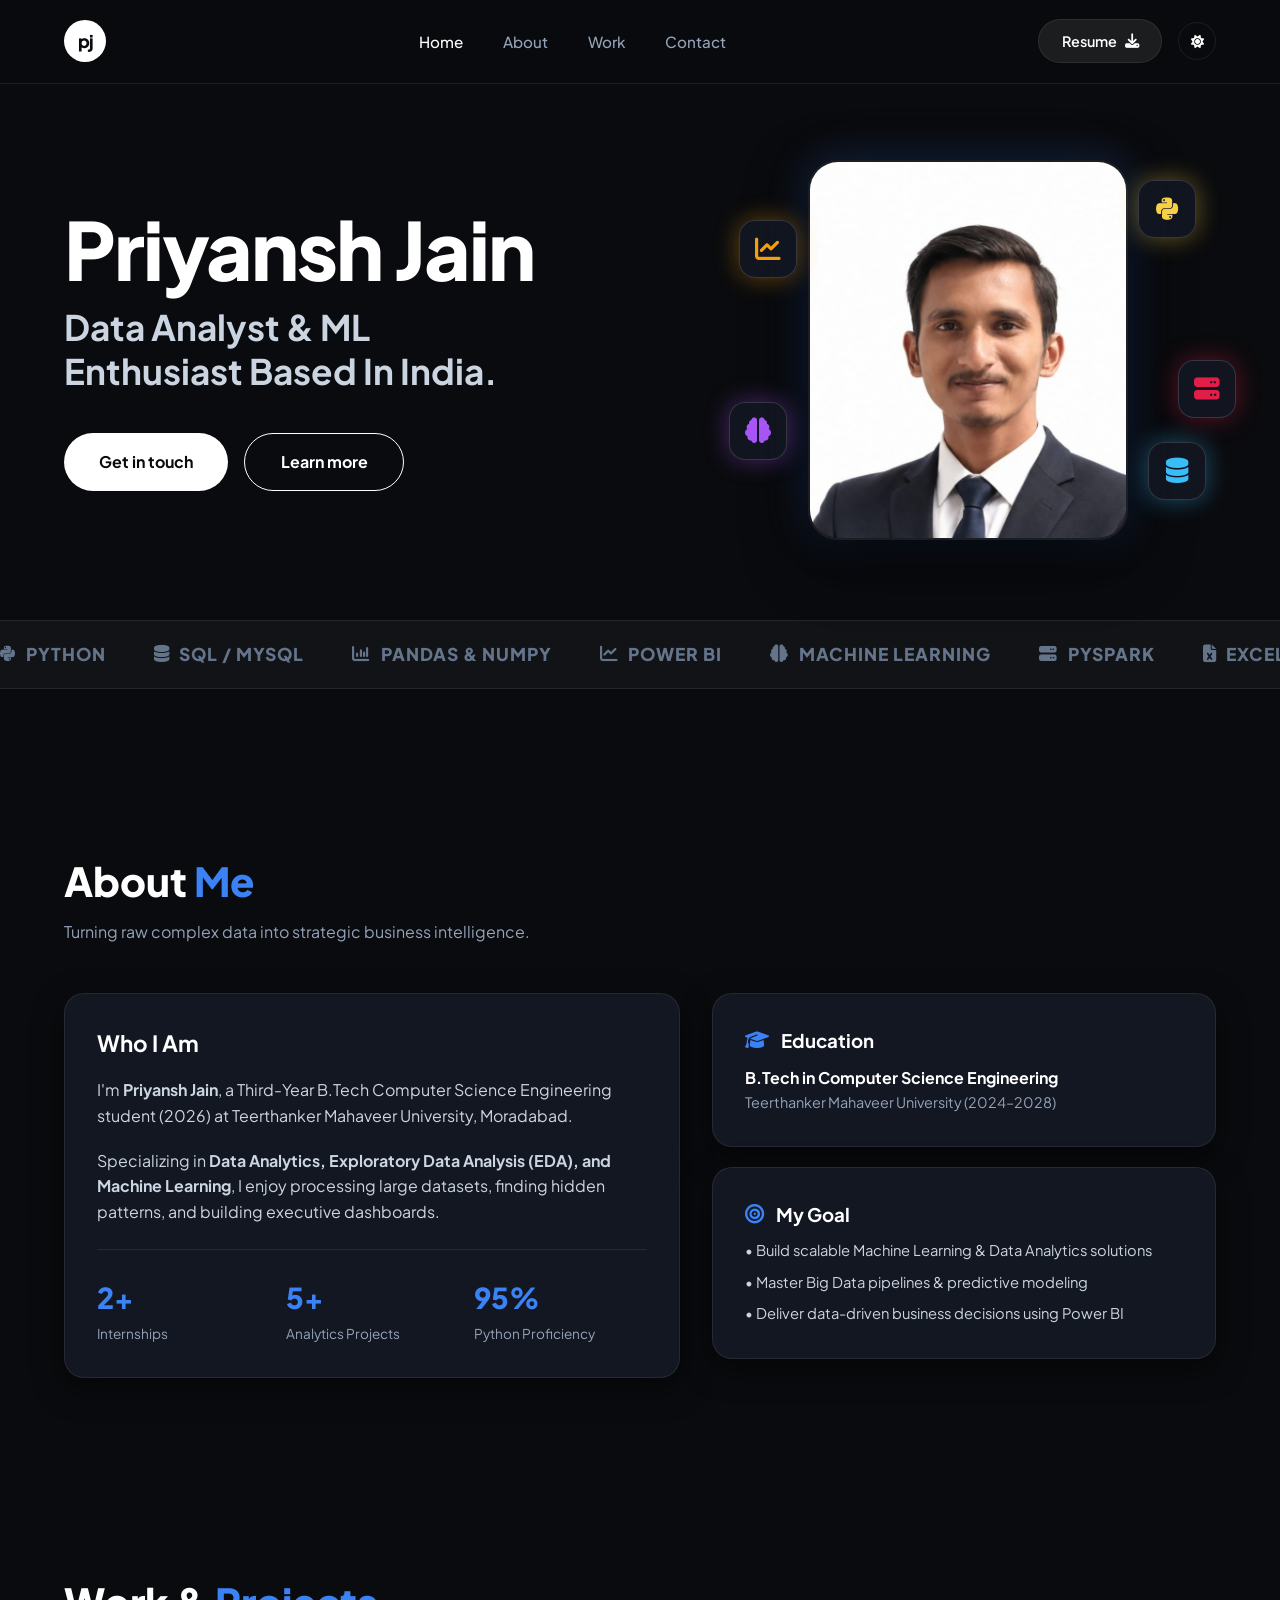
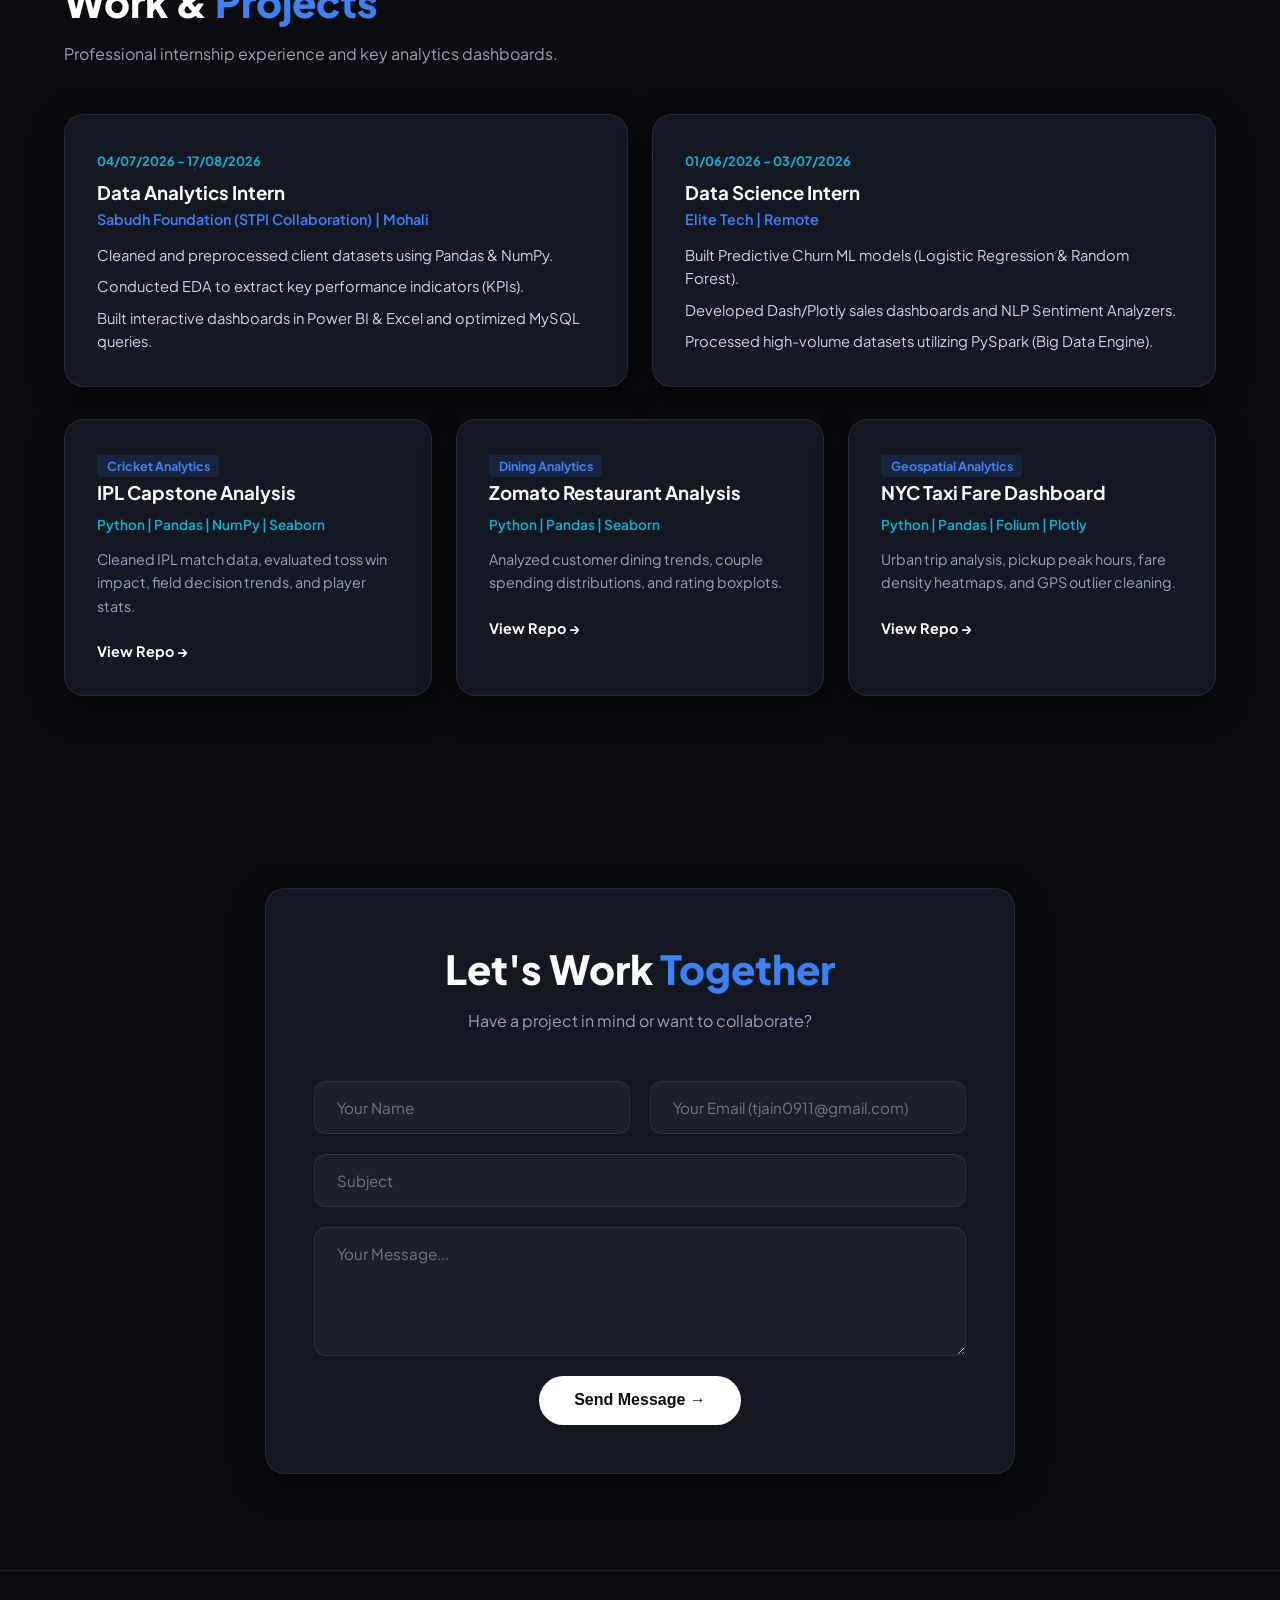
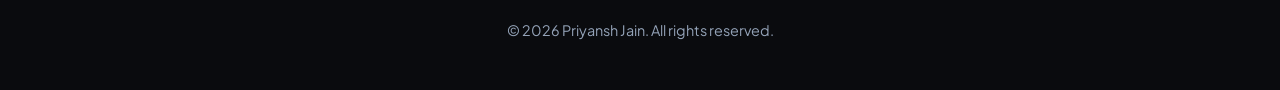
==== index.html @ 6a86df56 "Transform portfolio to exact Juan James ultra-dark 3D floating badge UI design" ====
<!DOCTYPE html>
<html lang="en" data-theme="dark">
<head>
    <meta charset="UTF-8">
    <meta name="viewport" content="width=device-width, initial-scale=1.0">
    <title>Priyansh Jain | Data Analyst & ML Enthusiast</title>
    <link rel="stylesheet" href="styles.css">
    <!-- Font Awesome Icons & Google Fonts -->
    <link rel="stylesheet" href="https://cdnjs.cloudflare.com/ajax/libs/font-awesome/6.4.0/css/all.min.css">
    <link href="https://fonts.googleapis.com/css2?family=Plus+Jakarta+Sans:wght@300;400;500;600;700;800;900&display=swap" rel="stylesheet">
</head>
<body>

    <!-- Header Navigation -->
    <nav class="navbar">
        <div class="nav-container">
            <a href="#hero" class="brand-logo">
                <div class="logo-icon">pj</div>
            </a>
            <ul class="nav-links">
                <li><a href="#hero" class="active">Home</a></li>
                <li><a href="#about">About</a></li>
                <li><a href="#work">Work</a></li>
                <li><a href="#contact">Contact</a></li>
            </ul>
            <div class="nav-right">
                <a href="PRIYANSH JAIN resume.pdf" target="_blank" class="btn-resume-pill">
                    Resume <i class="fa-solid fa-download"></i>
                </a>
                <button id="theme-toggle" class="btn-theme-toggle" title="Toggle Theme">
                    <i class="fa-solid fa-sun"></i>
                </button>
            </div>
        </div>
    </nav>

    <!-- Hero Section (Juan James Style Bold Dark Hero) -->
    <section id="hero" class="hero-section">
        <div class="hero-container">
            <!-- Left Text Content -->
            <div class="hero-text">
                <h1 class="hero-title">Priyansh Jain</h1>
                <p class="hero-subtitle">
                    Data Analyst & ML <br>
                    Enthusiast Based In India.
                </p>
                <div class="hero-btn-group">
                    <a href="#contact" class="btn-pill btn-white">Get in touch</a>
                    <a href="#about" class="btn-pill btn-outline-white">Learn more</a>
                </div>
            </div>

            <!-- Right Visual & Floating 3D Tech Badges -->
            <div class="hero-visual">
                <!-- Center Avatar Frame -->
                <div class="avatar-3d-wrapper">
                    <img src="avatar.jpg" alt="Priyansh Jain Photo" class="avatar-3d-img">
                </div>

                <!-- Floating Glowing 3D Tech Badges -->
                <div class="floating-badge badge-py" title="Python">
                    <i class="fa-brands fa-python"></i>
                </div>
                <div class="floating-badge badge-sql" title="SQL / MySQL">
                    <i class="fa-solid fa-database"></i>
                </div>
                <div class="floating-badge badge-bi" title="Power BI">
                    <i class="fa-solid fa-chart-line"></i>
                </div>
                <div class="floating-badge badge-ml" title="Machine Learning">
                    <i class="fa-solid fa-brain"></i>
                </div>
                <div class="floating-badge badge-spark" title="PySpark">
                    <i class="fa-solid fa-server"></i>
                </div>
            </div>
        </div>

        <!-- Tech Stack Marquee Strip -->
        <div class="tech-marquee-strip">
            <div class="marquee-track">
                <span><i class="fa-brands fa-python"></i> PYTHON</span>
                <span><i class="fa-solid fa-database"></i> SQL / MYSQL</span>
                <span><i class="fa-solid fa-chart-column"></i> PANDAS & NUMPY</span>
                <span><i class="fa-solid fa-chart-line"></i> POWER BI</span>
                <span><i class="fa-solid fa-brain"></i> MACHINE LEARNING</span>
                <span><i class="fa-solid fa-server"></i> PYSPARK</span>
                <span><i class="fa-solid fa-file-excel"></i> EXCEL ANALYTICS</span>
                <span><i class="fa-brands fa-github"></i> GIT & GITHUB</span>
                <!-- Loop -->
                <span><i class="fa-brands fa-python"></i> PYTHON</span>
                <span><i class="fa-solid fa-database"></i> SQL / MYSQL</span>
                <span><i class="fa-solid fa-chart-column"></i> PANDAS & NUMPY</span>
                <span><i class="fa-solid fa-chart-line"></i> POWER BI</span>
                <span><i class="fa-solid fa-brain"></i> MACHINE LEARNING</span>
                <span><i class="fa-solid fa-server"></i> PYSPARK</span>
            </div>
        </div>
    </section>

    <!-- About Section -->
    <section id="about" class="section">
        <div class="container">
            <h2 class="section-title">About <span class="accent-text">Me</span></h2>
            <p class="section-sub">Turning raw complex data into strategic business intelligence.</p>

            <div class="about-grid">
                <!-- Bio Card -->
                <div class="dark-card bio-card">
                    <h3>Who I Am</h3>
                    <p>
                        I'm <strong>Priyansh Jain</strong>, a Third-Year B.Tech Computer Science Engineering student (2026) at Teerthanker Mahaveer University, Moradabad.
                    </p>
                    <p>
                        Specializing in <strong>Data Analytics, Exploratory Data Analysis (EDA), and Machine Learning</strong>, I enjoy processing large datasets, finding hidden patterns, and building executive dashboards.
                    </p>
                    <div class="about-quick-stats">
                        <div class="stat-box">
                            <h4>2+</h4>
                            <span>Internships</span>
                        </div>
                        <div class="stat-box">
                            <h4>5+</h4>
                            <span>Analytics Projects</span>
                        </div>
                        <div class="stat-box">
                            <h4>95%</h4>
                            <span>Python Proficiency</span>
                        </div>
                    </div>
                </div>

                <!-- Cards Stack -->
                <div class="about-stack">
                    <!-- Education Card -->
                    <div class="dark-card mini-card">
                        <div class="card-head"><i class="fa-solid fa-graduation-cap icon-glow"></i> <h3>Education</h3></div>
                        <h4>B.Tech in Computer Science Engineering</h4>
                        <p class="card-sub">Teerthanker Mahaveer University (2024–2028)</p>
                    </div>

                    <!-- Goal Card -->
                    <div class="dark-card mini-card">
                        <div class="card-head"><i class="fa-solid fa-bullseye icon-glow"></i> <h3>My Goal</h3></div>
                        <ul class="bullet-list">
                            <li>• Build scalable Machine Learning & Data Analytics solutions</li>
                            <li>• Master Big Data pipelines & predictive modeling</li>
                            <li>• Deliver data-driven business decisions using Power BI</li>
                        </ul>
                    </div>
                </div>
            </div>
        </div>
    </section>

    <!-- Work Section (Internships & Projects) -->
    <section id="work" class="section">
        <div class="container">
            <h2 class="section-title">Work & <span class="accent-text">Projects</span></h2>
            <p class="section-sub">Professional internship experience and key analytics dashboards.</p>

            <!-- Internships Grid -->
            <div class="work-grid">
                <!-- Sabudh Foundation -->
                <div class="dark-card work-card">
                    <span class="card-tag">04/07/2026 – 17/08/2026</span>
                    <h3>Data Analytics Intern</h3>
                    <p class="company-name">Sabudh Foundation (STPI Collaboration) | Mohali</p>
                    <ul class="bullet-list">
                        <li>Cleaned and preprocessed client datasets using Pandas & NumPy.</li>
                        <li>Conducted EDA to extract key performance indicators (KPIs).</li>
                        <li>Built interactive dashboards in Power BI & Excel and optimized MySQL queries.</li>
                    </ul>
                </div>

                <!-- Elite Tech -->
                <div class="dark-card work-card">
                    <span class="card-tag">01/06/2026 – 03/07/2026</span>
                    <h3>Data Science Intern</h3>
                    <p class="company-name">Elite Tech | Remote</p>
                    <ul class="bullet-list">
                        <li>Built Predictive Churn ML models (Logistic Regression & Random Forest).</li>
                        <li>Developed Dash/Plotly sales dashboards and NLP Sentiment Analyzers.</li>
                        <li>Processed high-volume datasets utilizing PySpark (Big Data Engine).</li>
                    </ul>
                </div>
            </div>

            <!-- Projects Grid -->
            <div class="projects-grid">
                <!-- Project 1 -->
                <div class="dark-card project-card">
                    <span class="project-tag">Cricket Analytics</span>
                    <h3>IPL Capstone Analysis</h3>
                    <p class="project-tech">Python | Pandas | NumPy | Seaborn</p>
                    <p class="project-desc">Cleaned IPL match data, evaluated toss win impact, field decision trends, and player stats.</p>
                    <a href="https://github.com/Priyansh0026" target="_blank" class="card-link">View Repo &rarr;</a>
                </div>

                <!-- Project 2 -->
                <div class="dark-card project-card">
                    <span class="project-tag">Dining Analytics</span>
                    <h3>Zomato Restaurant Analysis</h3>
                    <p class="project-tech">Python | Pandas | Seaborn</p>
                    <p class="project-desc">Analyzed customer dining trends, couple spending distributions, and rating boxplots.</p>
                    <a href="https://github.com/Priyansh0026" target="_blank" class="card-link">View Repo &rarr;</a>
                </div>

                <!-- Project 3 -->
                <div class="dark-card project-card">
                    <span class="project-tag">Geospatial Analytics</span>
                    <h3>NYC Taxi Fare Dashboard</h3>
                    <p class="project-tech">Python | Pandas | Folium | Plotly</p>
                    <p class="project-desc">Urban trip analysis, pickup peak hours, fare density heatmaps, and GPS outlier cleaning.</p>
                    <a href="https://github.com/Priyansh0026" target="_blank" class="card-link">View Repo &rarr;</a>
                </div>
            </div>
        </div>
    </section>

    <!-- Contact Section -->
    <section id="contact" class="section">
        <div class="container">
            <div class="dark-card contact-card-wrapper">
                <h2 class="section-title">Let's Work <span class="accent-text">Together</span></h2>
                <p class="section-sub">Have a project in mind or want to collaborate?</p>

                <form id="contact-form" onsubmit="return handleContactSubmit(event);">
                    <input type="hidden" name="access_key" value="77bdccd4-e741-47fa-9935-dd89b481e4ae">
                    
                    <div class="form-row">
                        <input type="text" name="name" placeholder="Your Name" required class="dark-input">
                        <input type="email" name="email" placeholder="Your Email (tjain0911@gmail.com)" required class="dark-input">
                    </div>
                    <input type="text" name="subject" placeholder="Subject" required class="dark-input">
                    <textarea name="message" rows="5" placeholder="Your Message..." required class="dark-input dark-textarea"></textarea>

                    <button type="submit" id="btn-submit-message" class="btn-pill btn-white btn-submit">
                        Send Message &rarr;
                    </button>
                </form>
            </div>
        </div>
    </section>

    <!-- Footer -->
    <footer class="footer">
        <div class="container">
            <p>&copy; 2026 Priyansh Jain. All rights reserved.</p>
        </div>
    </footer>

    <!-- Toast Notification -->
    <div id="toast-notification" class="toast-notification">
        <i class="fa-solid fa-circle-check toast-icon"></i>
        <span>Message Sent Successfully!</span>
    </div>

    <script src="script.js"></script>
</body>
</html>
---- styles.css ----
/* =========================================================
   Priyansh Jain - Juan James Style Ultra-Modern Dark Theme
   ========================================================= */

:root {
    --bg-dark: #0A0B0E;
    --card-dark: #131722;
    --card-border: rgba(255, 255, 255, 0.08);
    
    --text-white: #FFFFFF;
    --text-muted: #94A3B8;
    
    --accent-blue: #3B82F6;
    --accent-cyan: #06B6D4;
    --glow-blue: rgba(59, 130, 246, 0.3);

    --radius-pill: 50px;
    --radius-card: 20px;
    --transition: all 0.3s cubic-bezier(0.4, 0, 0.2, 1);
}

* {
    margin: 0;
    padding: 0;
    box-sizing: border-box;
}

html {
    scroll-behavior: smooth;
}

body {
    font-family: 'Plus Jakarta Sans', sans-serif;
    background-color: var(--bg-dark);
    color: var(--text-white);
    line-height: 1.6;
    overflow-x: hidden;
}

/* Container */
.container {
    max-width: 1200px;
    margin: 0 auto;
    padding: 0 1.5rem;
}

/* =========================================================
   1. NAVBAR
   ========================================================= */
.navbar {
    position: fixed;
    top: 0;
    left: 0;
    right: 0;
    z-index: 1000;
    background: rgba(10, 11, 14, 0.85);
    backdrop-filter: blur(15px);
    border-bottom: 1px solid var(--card-border);
    padding: 1.2rem 0;
}

.nav-container {
    max-width: 1200px;
    margin: 0 auto;
    padding: 0 1.5rem;
    display: flex;
    justify-content: space-between;
    align-items: center;
}

.brand-logo {
    text-decoration: none;
}

.logo-icon {
    width: 42px;
    height: 42px;
    border-radius: 50%;
    background: var(--text-white);
    color: #0A0B0E;
    font-weight: 900;
    font-size: 1.1rem;
    display: flex;
    align-items: center;
    justify-content: center;
    letter-spacing: -1px;
}

.nav-links {
    display: flex;
    list-style: none;
    gap: 2.5rem;
}

.nav-links a {
    color: var(--text-muted);
    text-decoration: none;
    font-size: 0.95rem;
    font-weight: 500;
    transition: var(--transition);
}

.nav-links a:hover,
.nav-links a.active {
    color: var(--text-white);
}

.nav-right {
    display: flex;
    align-items: center;
    gap: 1rem;
}

.btn-resume-pill {
    display: inline-flex;
    align-items: center;
    gap: 0.5rem;
    padding: 0.6rem 1.4rem;
    border-radius: var(--radius-pill);
    background: rgba(255, 255, 255, 0.08);
    border: 1px solid var(--card-border);
    color: var(--text-white);
    font-size: 0.9rem;
    font-weight: 600;
    text-decoration: none;
    transition: var(--transition);
}

.btn-resume-pill:hover {
    background: var(--text-white);
    color: #0A0B0E;
}

.btn-theme-toggle {
    width: 38px;
    height: 38px;
    border-radius: 50%;
    background: transparent;
    border: 1px solid var(--card-border);
    color: var(--text-white);
    cursor: pointer;
    display: flex;
    align-items: center;
    justify-content: center;
}

/* =========================================================
   2. HERO SECTION (JUAN JAMES BOLD DARK HERO)
   ========================================================= */
.hero-section {
    padding-top: 10rem;
    padding-bottom: 4rem;
    position: relative;
    overflow: hidden;
}

.hero-container {
    max-width: 1200px;
    margin: 0 auto;
    padding: 0 1.5rem;
    display: grid;
    grid-template-columns: 1.1fr 0.9fr;
    gap: 3rem;
    align-items: center;
}

.hero-title {
    font-size: 5rem;
    font-weight: 900;
    line-height: 1;
    letter-spacing: -2px;
    margin-bottom: 1rem;
    color: var(--text-white);
}

.hero-subtitle {
    font-size: 2.2rem;
    font-weight: 700;
    line-height: 1.25;
    color: #CBD5E1;
    margin-bottom: 2.5rem;
}

.hero-btn-group {
    display: flex;
    gap: 1rem;
}

.btn-pill {
    display: inline-flex;
    align-items: center;
    justify-content: center;
    padding: 0.95rem 2.2rem;
    border-radius: var(--radius-pill);
    font-size: 1rem;
    font-weight: 700;
    text-decoration: none;
    transition: var(--transition);
    cursor: pointer;
    border: none;
}

.btn-white {
    background: var(--text-white);
    color: #0A0B0E;
}

.btn-white:hover {
    transform: translateY(-3px);
    box-shadow: 0 10px 30px rgba(255, 255, 255, 0.25);
}

.btn-outline-white {
    background: transparent;
    border: 1.5px solid var(--text-white);
    color: var(--text-white);
}

.btn-outline-white:hover {
    background: rgba(255, 255, 255, 0.1);
    transform: translateY(-3px);
}

/* HERO VISUAL & 3D FLOATING BADGES */
.hero-visual {
    position: relative;
    display: flex;
    justify-content: center;
    align-items: center;
}

.avatar-3d-wrapper {
    width: 320px;
    height: 380px;
    border-radius: 30px;
    overflow: hidden;
    border: 2px solid var(--card-border);
    box-shadow: 0 20px 60px rgba(0, 0, 0, 0.8), 0 0 40px var(--glow-blue);
    position: relative;
    z-index: 2;
}

.avatar-3d-img {
    width: 100%;
    height: 100%;
    object-fit: cover;
    object-position: center 25%;
}

/* Floating 3D Tech Badges */
.floating-badge {
    position: absolute;
    width: 58px;
    height: 58px;
    border-radius: 16px;
    background: rgba(19, 23, 34, 0.9);
    border: 1px solid rgba(255, 255, 255, 0.15);
    display: flex;
    align-items: center;
    justify-content: center;
    font-size: 1.6rem;
    box-shadow: 0 15px 35px rgba(0, 0, 0, 0.7);
    z-index: 3;
    animation: floatAnim 4s ease-in-out infinite;
}

@keyframes floatAnim {
    0%, 100% { transform: translateY(0); }
    50% { transform: translateY(-12px); }
}

.badge-py {
    top: 20px;
    right: 20px;
    color: #F7D046;
    box-shadow: 0 0 25px rgba(247, 208, 70, 0.4);
    animation-delay: 0s;
}

.badge-sql {
    bottom: 40px;
    right: 10px;
    color: #38BDF8;
    box-shadow: 0 0 25px rgba(56, 189, 248, 0.4);
    animation-delay: 1s;
}

.badge-bi {
    top: 60px;
    left: 20px;
    color: #F59E0B;
    box-shadow: 0 0 25px rgba(245, 158, 11, 0.4);
    animation-delay: 2s;
}

.badge-ml {
    bottom: 80px;
    left: 10px;
    color: #A855F7;
    box-shadow: 0 0 25px rgba(168, 85, 247, 0.4);
    animation-delay: 1.5s;
}

.badge-spark {
    top: 200px;
    right: -20px;
    color: #E11D48;
    box-shadow: 0 0 25px rgba(225, 29, 72, 0.4);
    animation-delay: 2.5s;
}

/* MARQUEE STRIP */
.tech-marquee-strip {
    margin-top: 5rem;
    padding: 1.2rem 0;
    background: rgba(255, 255, 255, 0.03);
    border-top: 1px solid var(--card-border);
    border-bottom: 1px solid var(--card-border);
    overflow: hidden;
    white-space: nowrap;
}

.marquee-track {
    display: inline-flex;
    gap: 3rem;
    animation: marqueeScroll 25s linear infinite;
}

@keyframes marqueeScroll {
    from { transform: translateX(0); }
    to { transform: translateX(-50%); }
}

.marquee-track span {
    font-size: 1.1rem;
    font-weight: 800;
    letter-spacing: 1px;
    color: #64748B;
    display: flex;
    align-items: center;
    gap: 0.6rem;
}

/* =========================================================
   3. SECTIONS COMMON
   ========================================================= */
.section {
    padding: 6rem 0;
}

.section-title {
    font-size: 2.5rem;
    font-weight: 900;
    margin-bottom: 0.4rem;
}

.accent-text {
    color: var(--accent-blue);
}

.section-sub {
    font-size: 1rem;
    color: var(--text-muted);
    margin-bottom: 3rem;
}

/* DARK CARDS */
.dark-card {
    background: var(--card-dark);
    border: 1px solid var(--card-border);
    border-radius: var(--radius-card);
    padding: 2rem;
    box-shadow: 0 10px 30px rgba(0, 0, 0, 0.5);
    transition: var(--transition);
}

.dark-card:hover {
    border-color: rgba(255, 255, 255, 0.2);
    transform: translateY(-4px);
}

/* ABOUT SECTION GRID */
.about-grid {
    display: grid;
    grid-template-columns: 1.1fr 0.9fr;
    gap: 2rem;
}

.bio-card h3 {
    font-size: 1.4rem;
    margin-bottom: 1rem;
}

.bio-card p {
    color: #CBD5E1;
    margin-bottom: 1.2rem;
    font-size: 1rem;
}

.about-quick-stats {
    display: grid;
    grid-template-columns: repeat(3, 1fr);
    gap: 1rem;
    margin-top: 1.5rem;
    padding-top: 1.5rem;
    border-top: 1px solid var(--card-border);
}

.stat-box h4 {
    font-size: 1.8rem;
    font-weight: 800;
    color: var(--accent-blue);
}

.stat-box span {
    font-size: 0.85rem;
    color: var(--text-muted);
}

.about-stack {
    display: flex;
    flex-direction: column;
    gap: 1.25rem;
}

.card-head {
    display: flex;
    align-items: center;
    gap: 0.75rem;
    margin-bottom: 0.6rem;
}

.icon-glow {
    color: var(--accent-blue);
    font-size: 1.2rem;
}

.card-sub {
    color: var(--text-muted);
    font-size: 0.9rem;
}

.bullet-list {
    list-style: none;
    display: flex;
    flex-direction: column;
    gap: 0.5rem;
    color: #CBD5E1;
    font-size: 0.92rem;
}

/* WORK SECTION */
.work-grid {
    display: grid;
    grid-template-columns: 1fr 1fr;
    gap: 1.5rem;
    margin-bottom: 2rem;
}

.card-tag {
    font-size: 0.8rem;
    font-weight: 700;
    color: var(--accent-cyan);
    margin-bottom: 0.4rem;
    display: inline-block;
}

.company-name {
    font-size: 0.9rem;
    color: var(--accent-blue);
    font-weight: 600;
    margin-bottom: 0.8rem;
}

/* PROJECTS GRID */
.projects-grid {
    display: grid;
    grid-template-columns: repeat(3, 1fr);
    gap: 1.5rem;
}

.project-tag {
    font-size: 0.78rem;
    font-weight: 700;
    color: var(--accent-blue);
    background: rgba(59, 130, 246, 0.12);
    padding: 0.2rem 0.6rem;
    border-radius: 4px;
    width: fit-content;
    margin-bottom: 0.6rem;
}

.project-tech {
    font-size: 0.85rem;
    color: var(--accent-cyan);
    font-weight: 600;
    margin: 0.4rem 0 0.8rem 0;
}

.project-desc {
    font-size: 0.9rem;
    color: var(--text-muted);
    margin-bottom: 1.25rem;
}

.card-link {
    color: var(--text-white);
    font-weight: 700;
    text-decoration: none;
    font-size: 0.9rem;
    transition: var(--transition);
}

.card-link:hover {
    color: var(--accent-blue);
}

/* CONTACT SECTION */
.contact-card-wrapper {
    max-width: 750px;
    margin: 0 auto;
    text-align: center;
    padding: 3rem;
}

#contact-form {
    display: flex;
    flex-direction: column;
    gap: 1.25rem;
    margin-top: 2rem;
}

.form-row {
    display: grid;
    grid-template-columns: 1fr 1fr;
    gap: 1.25rem;
}

.dark-input {
    width: 100%;
    padding: 1rem 1.4rem;
    border-radius: 12px;
    background: rgba(255, 255, 255, 0.04);
    border: 1px solid var(--card-border);
    color: var(--text-white);
    font-family: inherit;
    font-size: 0.95rem;
    transition: var(--transition);
}

.dark-input:focus {
    outline: none;
    border-color: var(--accent-blue);
    background: rgba(59, 130, 246, 0.05);
}

.dark-textarea {
    resize: vertical;
}

.btn-submit {
    align-self: center;
    width: fit-content;
}

/* FOOTER */
.footer {
    padding: 3rem 0;
    border-top: 1px solid var(--card-border);
    text-align: center;
    color: var(--text-muted);
    font-size: 0.9rem;
}

/* TOAST */
.toast-notification {
    position: fixed;
    bottom: 2rem;
    right: 2rem;
    z-index: 3000;
    background: #17243B;
    border: 1px solid rgba(255, 255, 255, 0.15);
    color: #ffffff;
    padding: 0.9rem 1.5rem;
    border-radius: 0.75rem;
    display: flex;
    align-items: center;
    gap: 0.75rem;
    box-shadow: 0 10px 30px rgba(0, 0, 0, 0.6);
    font-size: 0.95rem;
    font-weight: 600;
    opacity: 0;
    transform: translateY(20px);
    pointer-events: none;
    transition: all 0.4s cubic-bezier(0.175, 0.885, 0.32, 1.275);
}

.toast-notification.show {
    opacity: 1;
    transform: translateY(0);
    pointer-events: auto;
}

.toast-icon {
    color: #10B981;
    font-size: 1.25rem;
}

/* RESPONSIVE */
@media (max-width: 992px) {
    .hero-container, .about-grid, .work-grid {
        grid-template-columns: 1fr;
    }
    .hero-title {
        font-size: 3.5rem;
    }
    .hero-subtitle {
        font-size: 1.6rem;
    }
    .projects-grid {
        grid-template-columns: 1fr;
    }
    .form-row {
        grid-template-columns: 1fr;
    }
    .nav-links {
        display: none;
    }
}
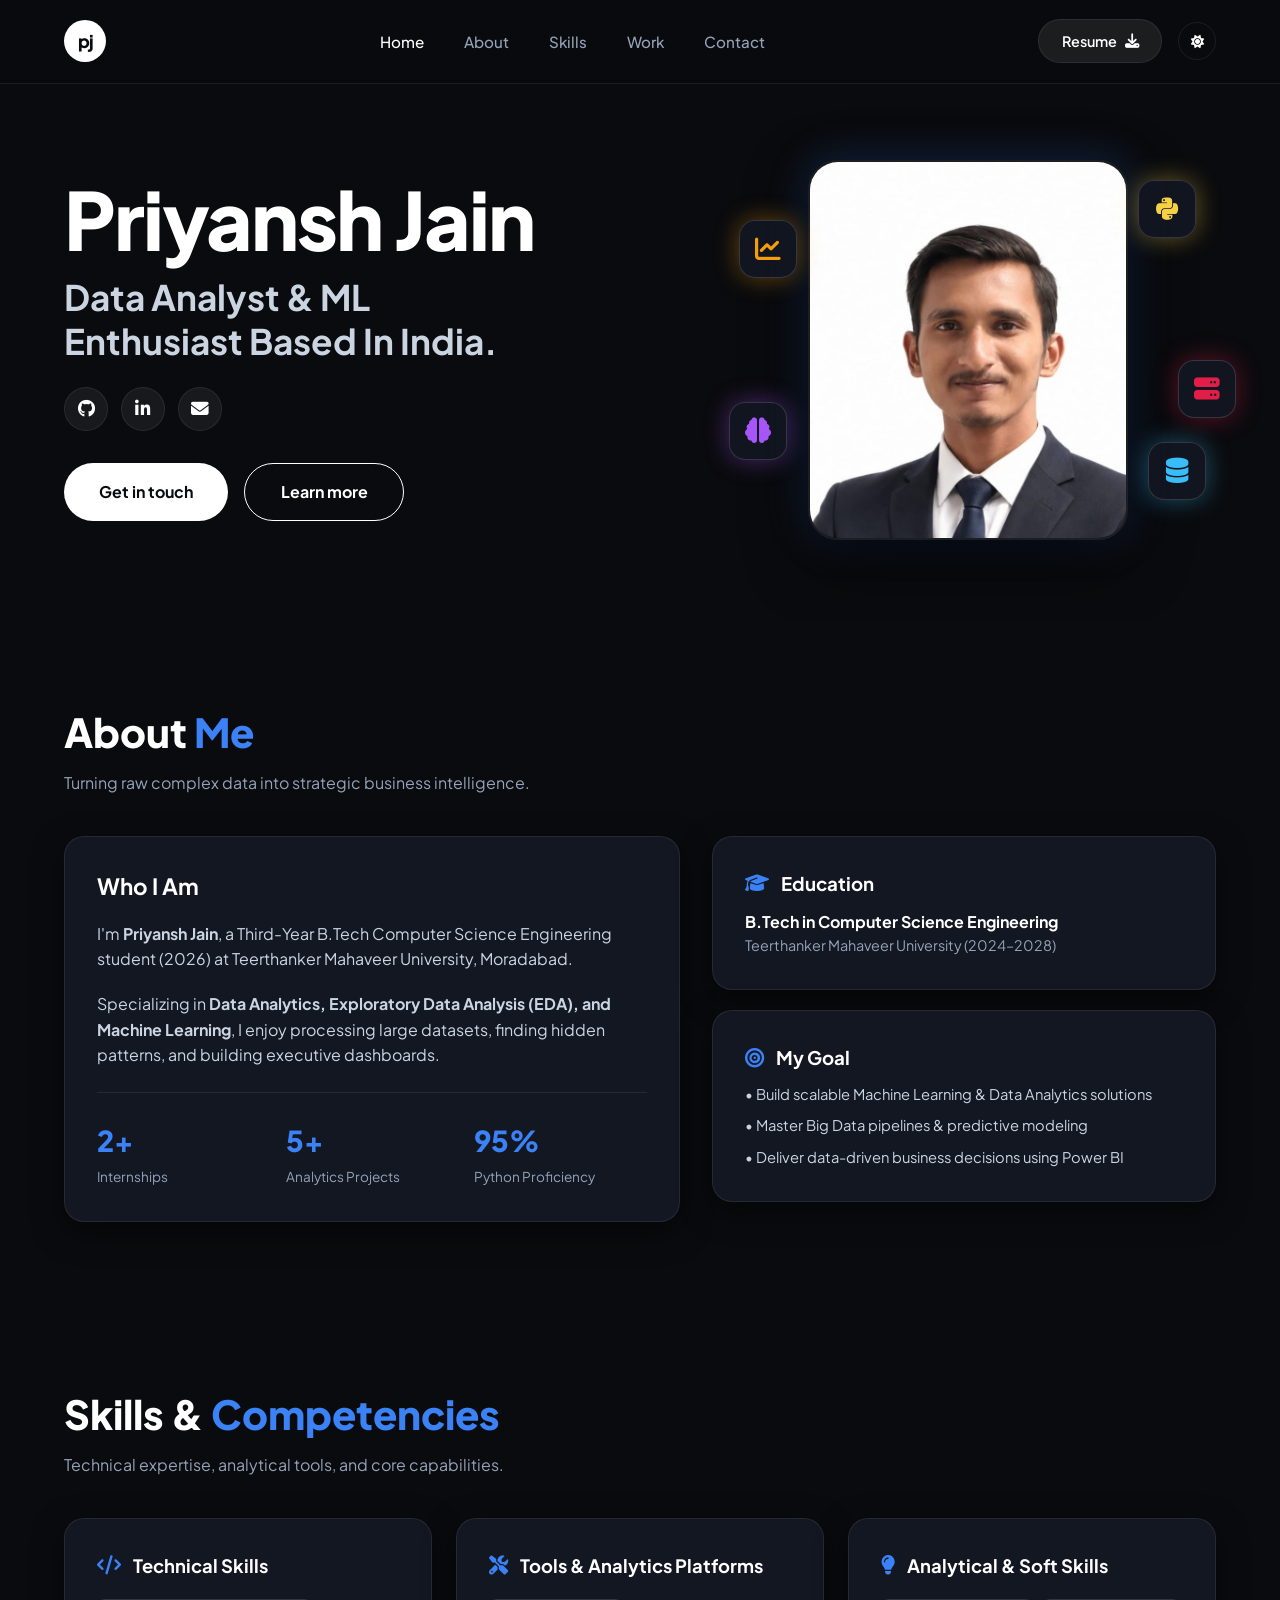
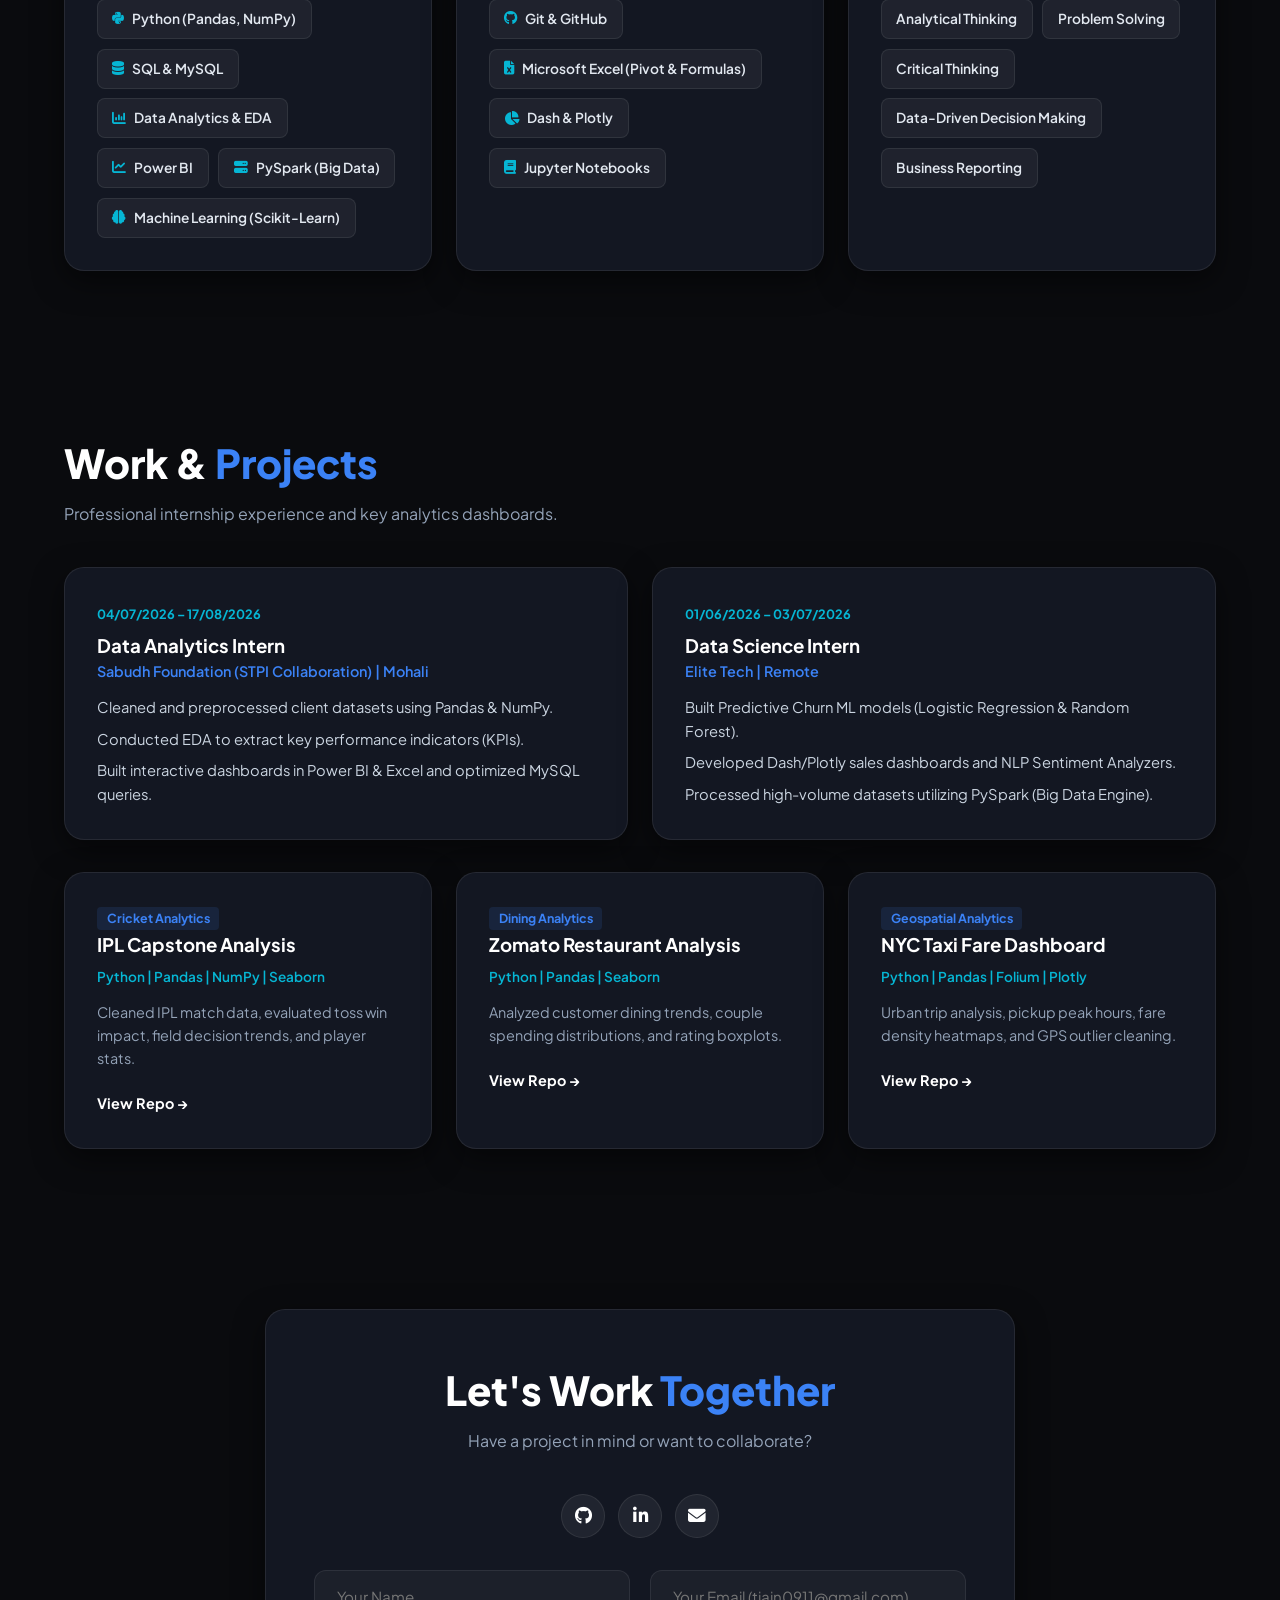
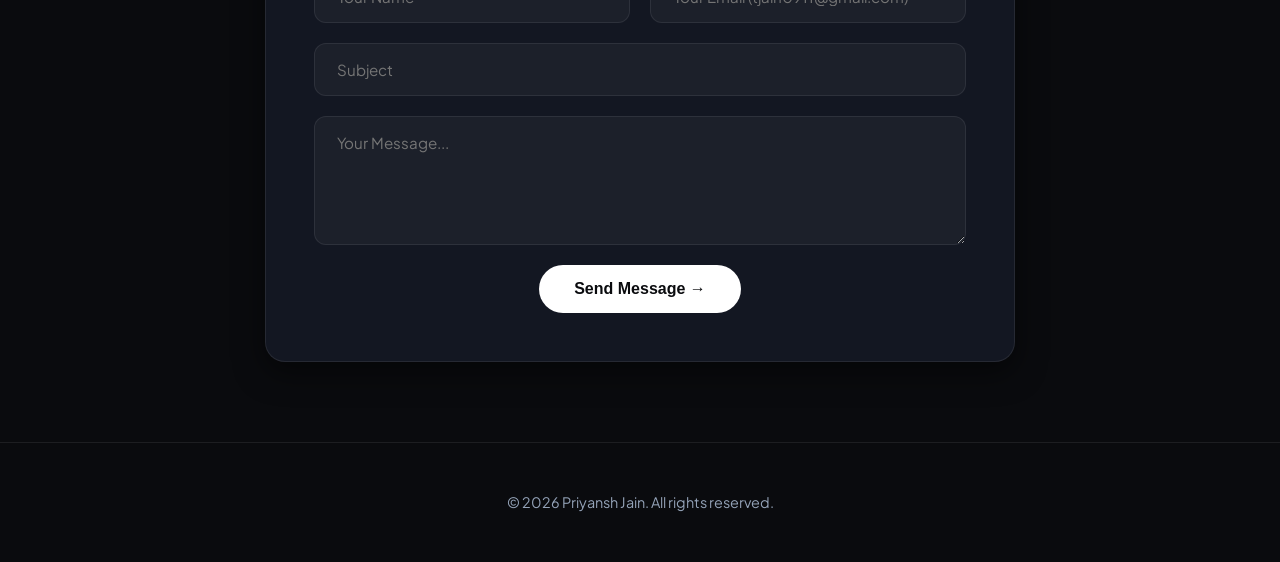
==== commit ef08b35a: "Add GitHub, LinkedIn, Email buttons, remove marquee line, and add dedicated Skills section" ====
--- a/index.html
+++ b/index.html
@@ -20,6 +20,7 @@
             <ul class="nav-links">
                 <li><a href="#hero" class="active">Home</a></li>
                 <li><a href="#about">About</a></li>
+                <li><a href="#skills">Skills</a></li>
                 <li><a href="#work">Work</a></li>
                 <li><a href="#contact">Contact</a></li>
             </ul>
@@ -44,6 +45,20 @@
                     Data Analyst & ML <br>
                     Enthusiast Based In India.
                 </p>
+                
+                <!-- Social Connections Row -->
+                <div class="hero-social-links">
+                    <a href="https://github.com/Priyansh0026" target="_blank" title="GitHub" class="social-circle-btn">
+                        <i class="fa-brands fa-github"></i>
+                    </a>
+                    <a href="https://www.linkedin.com/in/priyansh-jain-3a3665248" target="_blank" title="LinkedIn" class="social-circle-btn">
+                        <i class="fa-brands fa-linkedin-in"></i>
+                    </a>
+                    <a href="mailto:tjain0911@gmail.com" title="Email" class="social-circle-btn">
+                        <i class="fa-solid fa-envelope"></i>
+                    </a>
+                </div>
+
                 <div class="hero-btn-group">
                     <a href="#contact" class="btn-pill btn-white">Get in touch</a>
                     <a href="#about" class="btn-pill btn-outline-white">Learn more</a>
@@ -73,27 +88,6 @@
                 <div class="floating-badge badge-spark" title="PySpark">
                     <i class="fa-solid fa-server"></i>
                 </div>
-            </div>
-        </div>
-
-        <!-- Tech Stack Marquee Strip -->
-        <div class="tech-marquee-strip">
-            <div class="marquee-track">
-                <span><i class="fa-brands fa-python"></i> PYTHON</span>
-                <span><i class="fa-solid fa-database"></i> SQL / MYSQL</span>
-                <span><i class="fa-solid fa-chart-column"></i> PANDAS & NUMPY</span>
-                <span><i class="fa-solid fa-chart-line"></i> POWER BI</span>
-                <span><i class="fa-solid fa-brain"></i> MACHINE LEARNING</span>
-                <span><i class="fa-solid fa-server"></i> PYSPARK</span>
-                <span><i class="fa-solid fa-file-excel"></i> EXCEL ANALYTICS</span>
-                <span><i class="fa-brands fa-github"></i> GIT & GITHUB</span>
-                <!-- Loop -->
-                <span><i class="fa-brands fa-python"></i> PYTHON</span>
-                <span><i class="fa-solid fa-database"></i> SQL / MYSQL</span>
-                <span><i class="fa-solid fa-chart-column"></i> PANDAS & NUMPY</span>
-                <span><i class="fa-solid fa-chart-line"></i> POWER BI</span>
-                <span><i class="fa-solid fa-brain"></i> MACHINE LEARNING</span>
-                <span><i class="fa-solid fa-server"></i> PYSPARK</span>
             </div>
         </div>
     </section>
@@ -153,6 +147,61 @@
         </div>
     </section>
 
+    <!-- Dedicated Skills Section -->
+    <section id="skills" class="section">
+        <div class="container">
+            <h2 class="section-title">Skills & <span class="accent-text">Competencies</span></h2>
+            <p class="section-sub">Technical expertise, analytical tools, and core capabilities.</p>
+
+            <div class="skills-container-grid">
+                <!-- Technical Skills -->
+                <div class="dark-card skill-group-card">
+                    <div class="skill-group-head">
+                        <i class="fa-solid fa-code icon-glow"></i>
+                        <h3>Technical Skills</h3>
+                    </div>
+                    <div class="skill-pills-wrap">
+                        <span class="skill-badge"><i class="fa-brands fa-python"></i> Python (Pandas, NumPy)</span>
+                        <span class="skill-badge"><i class="fa-solid fa-database"></i> SQL & MySQL</span>
+                        <span class="skill-badge"><i class="fa-solid fa-chart-column"></i> Data Analytics & EDA</span>
+                        <span class="skill-badge"><i class="fa-solid fa-chart-line"></i> Power BI</span>
+                        <span class="skill-badge"><i class="fa-solid fa-server"></i> PySpark (Big Data)</span>
+                        <span class="skill-badge"><i class="fa-solid fa-brain"></i> Machine Learning (Scikit-Learn)</span>
+                    </div>
+                </div>
+
+                <!-- Tools & Frameworks -->
+                <div class="dark-card skill-group-card">
+                    <div class="skill-group-head">
+                        <i class="fa-solid fa-screwdriver-wrench icon-glow"></i>
+                        <h3>Tools & Analytics Platforms</h3>
+                    </div>
+                    <div class="skill-pills-wrap">
+                        <span class="skill-badge"><i class="fa-brands fa-github"></i> Git & GitHub</span>
+                        <span class="skill-badge"><i class="fa-solid fa-file-excel"></i> Microsoft Excel (Pivot & Formulas)</span>
+                        <span class="skill-badge"><i class="fa-solid fa-chart-pie"></i> Dash & Plotly</span>
+                        <span class="skill-badge"><i class="fa-solid fa-book"></i> Jupyter Notebooks</span>
+                    </div>
+                </div>
+
+                <!-- Soft & Behavioral Skills -->
+                <div class="dark-card skill-group-card">
+                    <div class="skill-group-head">
+                        <i class="fa-solid fa-lightbulb icon-glow"></i>
+                        <h3>Analytical & Soft Skills</h3>
+                    </div>
+                    <div class="skill-pills-wrap">
+                        <span class="skill-badge">Analytical Thinking</span>
+                        <span class="skill-badge">Problem Solving</span>
+                        <span class="skill-badge">Critical Thinking</span>
+                        <span class="skill-badge">Data-Driven Decision Making</span>
+                        <span class="skill-badge">Business Reporting</span>
+                    </div>
+                </div>
+            </div>
+        </div>
+    </section>
+
     <!-- Work Section (Internships & Projects) -->
     <section id="work" class="section">
         <div class="container">
@@ -225,6 +274,19 @@
                 <h2 class="section-title">Let's Work <span class="accent-text">Together</span></h2>
                 <p class="section-sub">Have a project in mind or want to collaborate?</p>
 
+                <!-- Social Links in Contact Section -->
+                <div class="contact-social-row">
+                    <a href="https://github.com/Priyansh0026" target="_blank" title="GitHub" class="social-circle-btn">
+                        <i class="fa-brands fa-github"></i>
+                    </a>
+                    <a href="https://www.linkedin.com/in/priyansh-jain-3a3665248" target="_blank" title="LinkedIn" class="social-circle-btn">
+                        <i class="fa-brands fa-linkedin-in"></i>
+                    </a>
+                    <a href="mailto:tjain0911@gmail.com" title="Email" class="social-circle-btn">
+                        <i class="fa-solid fa-envelope"></i>
+                    </a>
+                </div>
+
                 <form id="contact-form" onsubmit="return handleContactSubmit(event);">
                     <input type="hidden" name="access_key" value="77bdccd4-e741-47fa-9935-dd89b481e4ae">
                     
--- a/styles.css
+++ b/styles.css
@@ -145,11 +145,11 @@
 }
 
 /* =========================================================
-   2. HERO SECTION (JUAN JAMES BOLD DARK HERO)
+   2. HERO SECTION
    ========================================================= */
 .hero-section {
     padding-top: 10rem;
-    padding-bottom: 4rem;
+    padding-bottom: 5rem;
     position: relative;
     overflow: hidden;
 }
@@ -178,7 +178,41 @@
     font-weight: 700;
     line-height: 1.25;
     color: #CBD5E1;
-    margin-bottom: 2.5rem;
+    margin-bottom: 1.5rem;
+}
+
+/* Social Buttons Row */
+.hero-social-links,
+.contact-social-row {
+    display: flex;
+    gap: 0.8rem;
+    margin-bottom: 2rem;
+}
+
+.contact-social-row {
+    justify-content: center;
+}
+
+.social-circle-btn {
+    width: 44px;
+    height: 44px;
+    border-radius: 50%;
+    background: rgba(255, 255, 255, 0.06);
+    border: 1px solid var(--card-border);
+    color: var(--text-white);
+    display: flex;
+    align-items: center;
+    justify-content: center;
+    text-decoration: none;
+    font-size: 1.1rem;
+    transition: var(--transition);
+}
+
+.social-circle-btn:hover {
+    background: var(--accent-blue);
+    border-color: var(--accent-blue);
+    transform: translateY(-3px);
+    box-shadow: 0 8px 20px var(--glow-blue);
 }
 
 .hero-btn-group {
@@ -309,43 +343,11 @@
     animation-delay: 2.5s;
 }
 
-/* MARQUEE STRIP */
-.tech-marquee-strip {
-    margin-top: 5rem;
-    padding: 1.2rem 0;
-    background: rgba(255, 255, 255, 0.03);
-    border-top: 1px solid var(--card-border);
-    border-bottom: 1px solid var(--card-border);
-    overflow: hidden;
-    white-space: nowrap;
-}
-
-.marquee-track {
-    display: inline-flex;
-    gap: 3rem;
-    animation: marqueeScroll 25s linear infinite;
-}
-
-@keyframes marqueeScroll {
-    from { transform: translateX(0); }
-    to { transform: translateX(-50%); }
-}
-
-.marquee-track span {
-    font-size: 1.1rem;
-    font-weight: 800;
-    letter-spacing: 1px;
-    color: #64748B;
-    display: flex;
-    align-items: center;
-    gap: 0.6rem;
-}
-
 /* =========================================================
-   3. SECTIONS COMMON
+   3. SECTIONS COMMON & CARDS
    ========================================================= */
 .section {
-    padding: 6rem 0;
+    padding: 5rem 0;
 }
 
 .section-title {
@@ -361,7 +363,7 @@
 .section-sub {
     font-size: 1rem;
     color: var(--text-muted);
-    margin-bottom: 3rem;
+    margin-bottom: 2.5rem;
 }
 
 /* DARK CARDS */
@@ -447,6 +449,61 @@
     gap: 0.5rem;
     color: #CBD5E1;
     font-size: 0.92rem;
+}
+
+/* DEDICATED SKILLS SECTION */
+.skills-container-grid {
+    display: grid;
+    grid-template-columns: repeat(3, 1fr);
+    gap: 1.5rem;
+}
+
+.skill-group-card {
+    display: flex;
+    flex-direction: column;
+    gap: 1.2rem;
+}
+
+.skill-group-head {
+    display: flex;
+    align-items: center;
+    gap: 0.75rem;
+}
+
+.skill-group-head h3 {
+    font-size: 1.15rem;
+    font-weight: 700;
+}
+
+.skill-pills-wrap {
+    display: flex;
+    flex-wrap: wrap;
+    gap: 0.6rem;
+}
+
+.skill-badge {
+    display: inline-flex;
+    align-items: center;
+    gap: 0.5rem;
+    background: rgba(255, 255, 255, 0.05);
+    border: 1px solid var(--card-border);
+    color: #E2E8F0;
+    padding: 0.5rem 0.9rem;
+    border-radius: 8px;
+    font-size: 0.86rem;
+    font-weight: 600;
+    transition: var(--transition);
+}
+
+.skill-badge i {
+    color: var(--accent-cyan);
+}
+
+.skill-badge:hover {
+    background: rgba(59, 130, 246, 0.12);
+    border-color: var(--accent-blue);
+    color: var(--text-white);
+    transform: translateY(-2px);
 }
 
 /* WORK SECTION */
@@ -527,7 +584,7 @@
     display: flex;
     flex-direction: column;
     gap: 1.25rem;
-    margin-top: 2rem;
+    margin-top: 1.5rem;
 }
 
 .form-row {
@@ -608,7 +665,7 @@
 
 /* RESPONSIVE */
 @media (max-width: 992px) {
-    .hero-container, .about-grid, .work-grid {
+    .hero-container, .about-grid, .work-grid, .skills-container-grid {
         grid-template-columns: 1fr;
     }
     .hero-title {
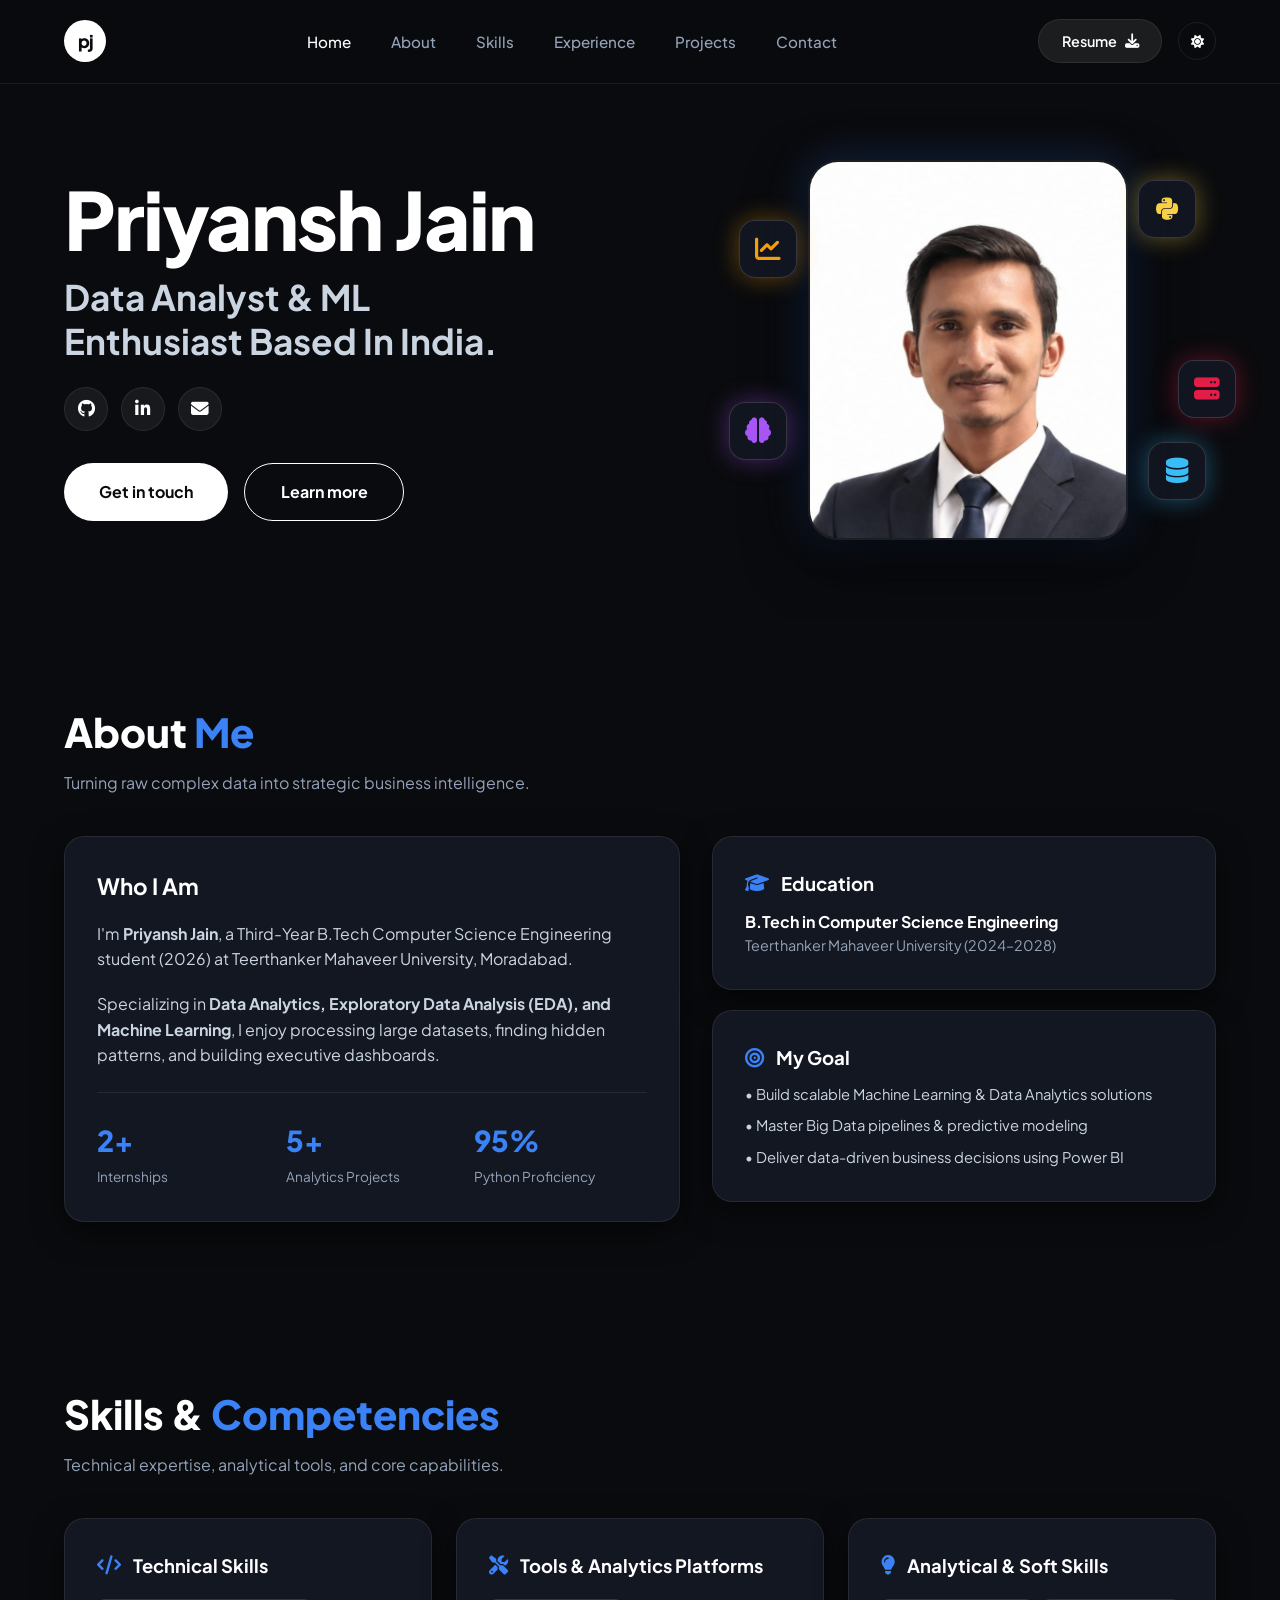
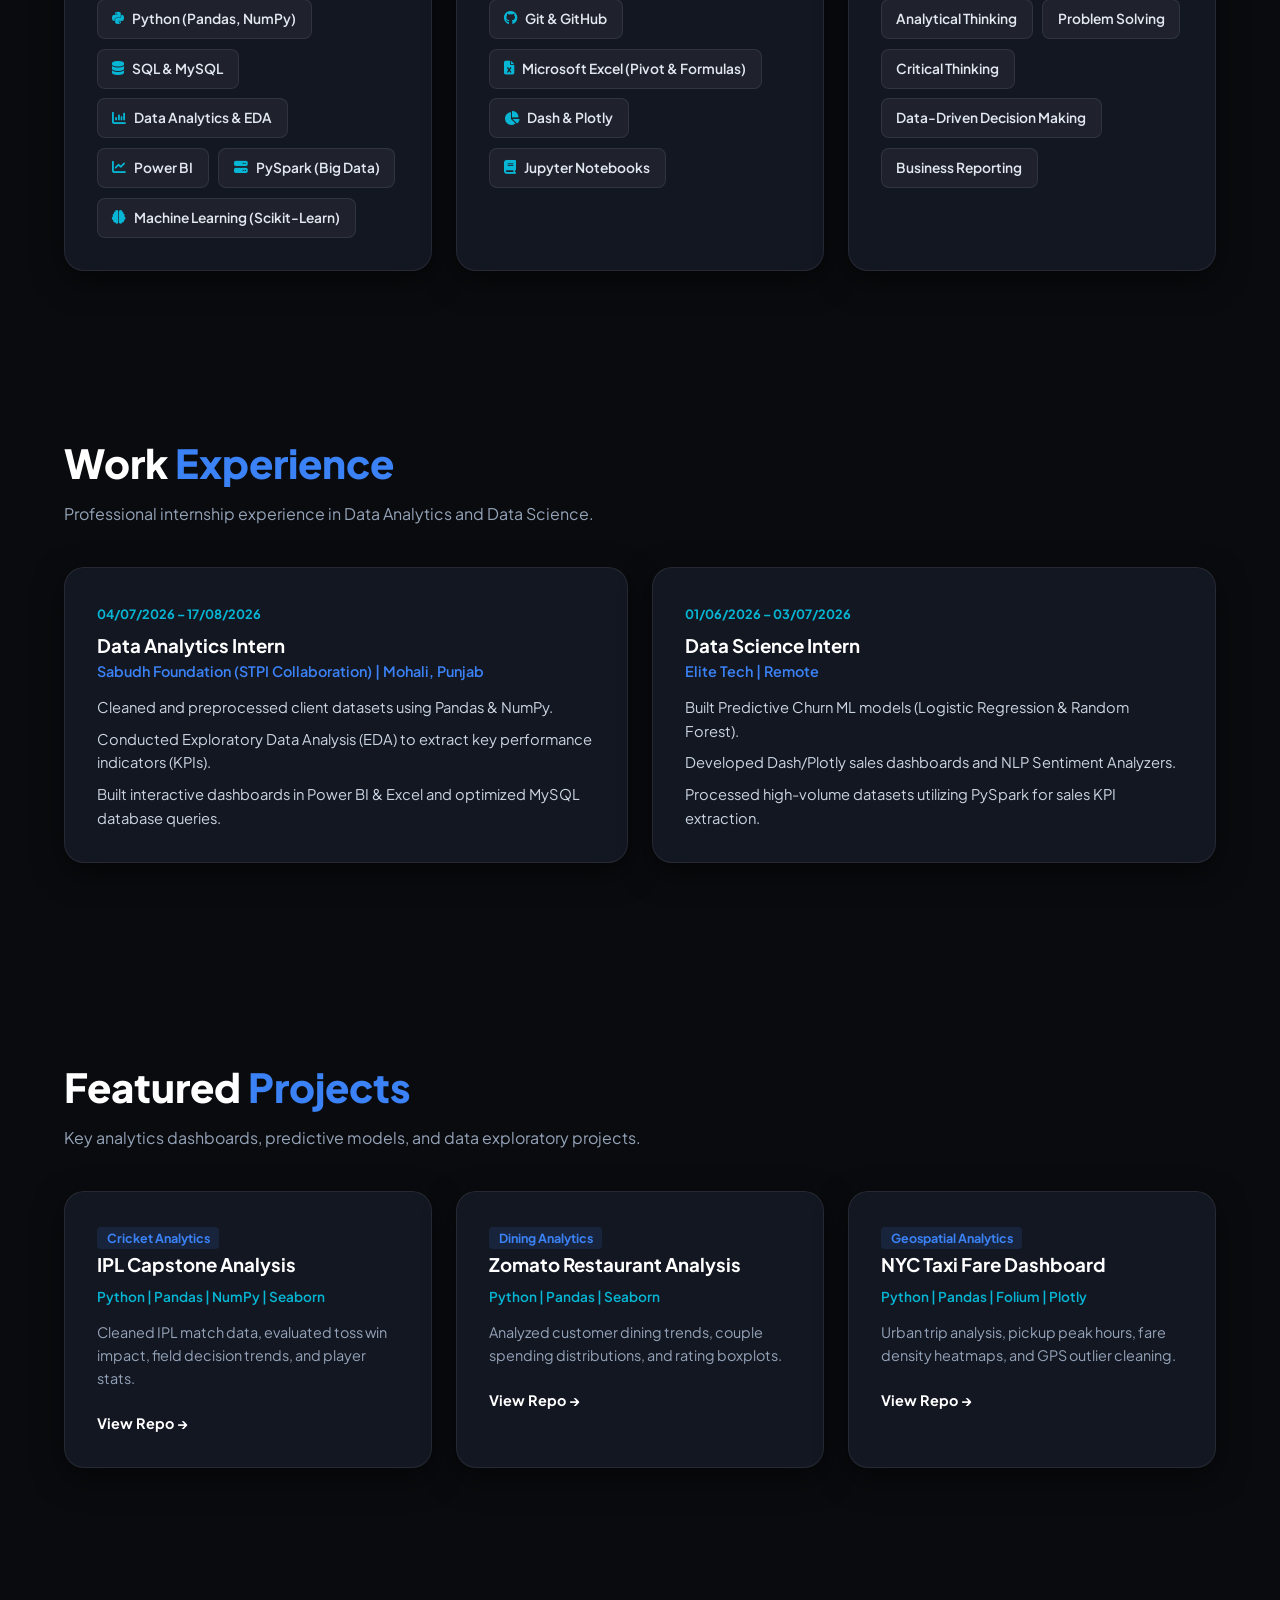
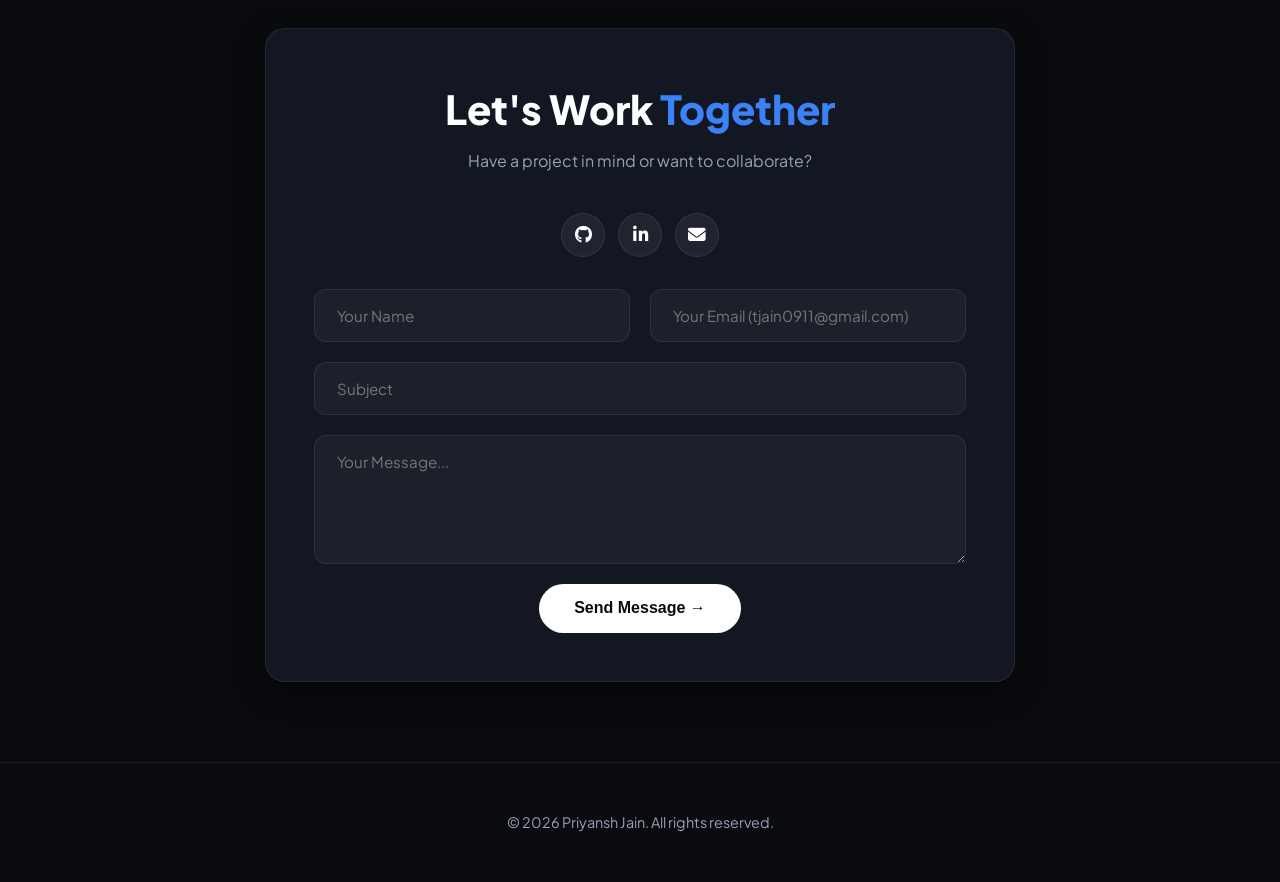
==== commit 7db07ac3: "Separate Work Experience and Featured Projects into two dedicated sections" ====
--- a/index.html
+++ b/index.html
@@ -21,7 +21,8 @@
                 <li><a href="#hero" class="active">Home</a></li>
                 <li><a href="#about">About</a></li>
                 <li><a href="#skills">Skills</a></li>
-                <li><a href="#work">Work</a></li>
+                <li><a href="#experience">Experience</a></li>
+                <li><a href="#projects">Projects</a></li>
                 <li><a href="#contact">Contact</a></li>
             </ul>
             <div class="nav-right">
@@ -202,23 +203,22 @@
         </div>
     </section>
 
-    <!-- Work Section (Internships & Projects) -->
-    <section id="work" class="section">
-        <div class="container">
-            <h2 class="section-title">Work & <span class="accent-text">Projects</span></h2>
-            <p class="section-sub">Professional internship experience and key analytics dashboards.</p>
-
-            <!-- Internships Grid -->
+    <!-- Dedicated Work Experience Section -->
+    <section id="experience" class="section">
+        <div class="container">
+            <h2 class="section-title">Work <span class="accent-text">Experience</span></h2>
+            <p class="section-sub">Professional internship experience in Data Analytics and Data Science.</p>
+
             <div class="work-grid">
                 <!-- Sabudh Foundation -->
                 <div class="dark-card work-card">
                     <span class="card-tag">04/07/2026 – 17/08/2026</span>
                     <h3>Data Analytics Intern</h3>
-                    <p class="company-name">Sabudh Foundation (STPI Collaboration) | Mohali</p>
+                    <p class="company-name">Sabudh Foundation (STPI Collaboration) | Mohali, Punjab</p>
                     <ul class="bullet-list">
                         <li>Cleaned and preprocessed client datasets using Pandas & NumPy.</li>
-                        <li>Conducted EDA to extract key performance indicators (KPIs).</li>
-                        <li>Built interactive dashboards in Power BI & Excel and optimized MySQL queries.</li>
+                        <li>Conducted Exploratory Data Analysis (EDA) to extract key performance indicators (KPIs).</li>
+                        <li>Built interactive dashboards in Power BI & Excel and optimized MySQL database queries.</li>
                     </ul>
                 </div>
 
@@ -230,12 +230,19 @@
                     <ul class="bullet-list">
                         <li>Built Predictive Churn ML models (Logistic Regression & Random Forest).</li>
                         <li>Developed Dash/Plotly sales dashboards and NLP Sentiment Analyzers.</li>
-                        <li>Processed high-volume datasets utilizing PySpark (Big Data Engine).</li>
+                        <li>Processed high-volume datasets utilizing PySpark for sales KPI extraction.</li>
                     </ul>
                 </div>
             </div>
-
-            <!-- Projects Grid -->
+        </div>
+    </section>
+
+    <!-- Dedicated Projects Section -->
+    <section id="projects" class="section">
+        <div class="container">
+            <h2 class="section-title">Featured <span class="accent-text">Projects</span></h2>
+            <p class="section-sub">Key analytics dashboards, predictive models, and data exploratory projects.</p>
+
             <div class="projects-grid">
                 <!-- Project 1 -->
                 <div class="dark-card project-card">
